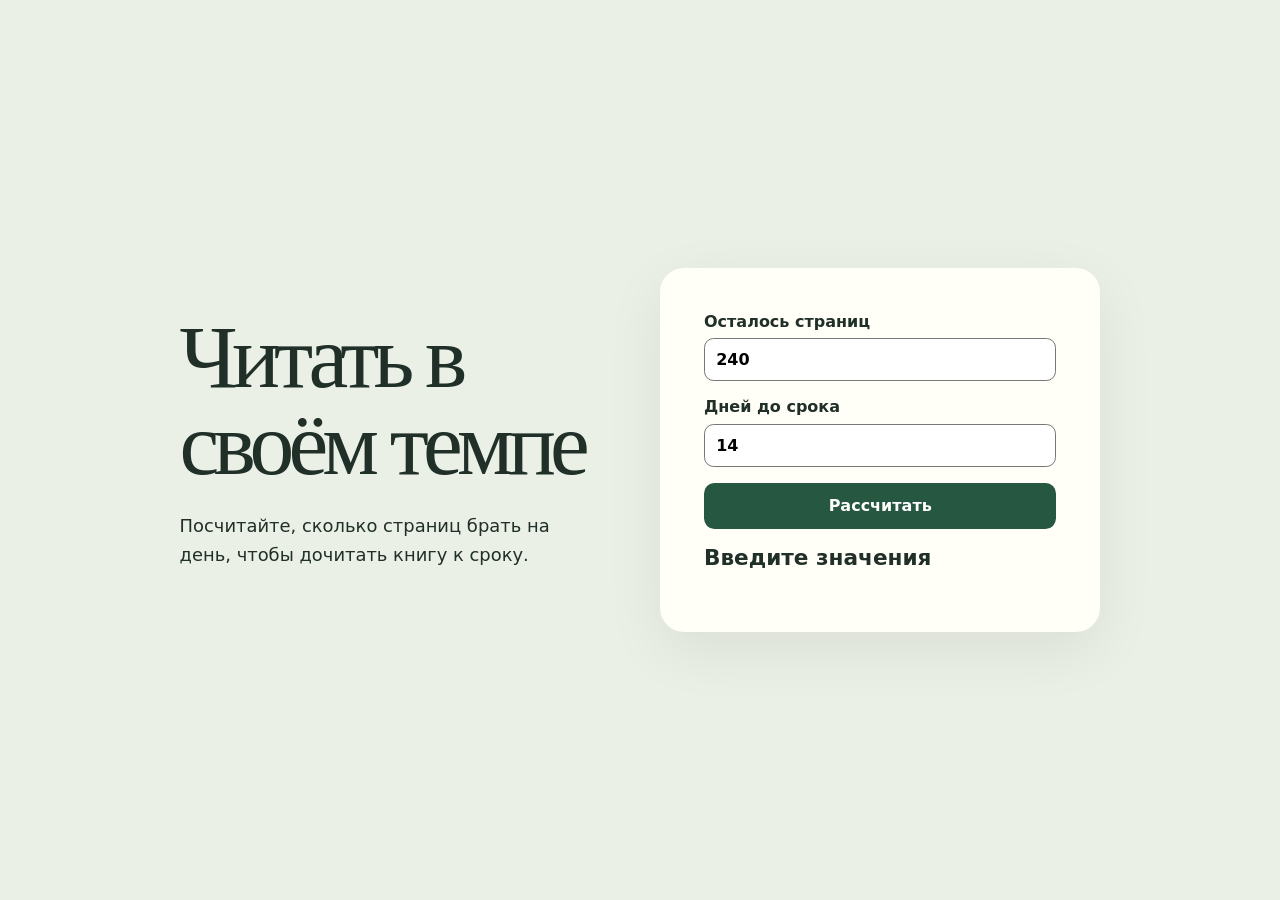
==== index.html @ 159e40de "feat: add working project and sample" ====
<!doctype html>
<html lang="ru">
<head>
<meta charset="utf-8">
<meta name="viewport" content="width=device-width, initial-scale=1">
<title>Читать в своём темпе</title>
<link rel="stylesheet" href="style.css">
<script src="app.js" defer></script>
</head>
<body>
<main>
<section><h1>Читать в своём темпе</h1><p>Посчитайте, сколько страниц брать на день, чтобы дочитать книгу к сроку.</p></section>
<form><label>Осталось страниц<input name="pages" type="number" min="1" max="100000" value="240" required></label><label>Дней до срока<input name="days" type="number" min="1" max="100000" value="14" required></label><button>Рассчитать</button><output aria-live="polite">Введите значения</output></form>
</main>
</body>
</html>
---- style.css ----
:root { color-scheme: light; font-family: system-ui, sans-serif; background: #eaf0e6; color: #202f28; }
* { box-sizing: border-box; }
body { margin: 0; }
main { width: min(1100px, 100%); margin: auto; padding: clamp(24px, 7vw, 96px); display: grid; gap: 2.5rem; grid-template-columns: repeat(auto-fit, minmax(min(100%, 290px), 1fr)); align-items: center; min-height: 100svh; }
h1 { font-family: Georgia, serif; font-weight: normal; font-size: clamp(3rem, 7vw, 6rem); letter-spacing: -.065em; line-height: .98; margin: 0 0 1.5rem; }
p { line-height: 1.6; font-size: 1.12rem; max-width: 34ch; }
form { display: grid; gap: 1rem; padding: clamp(20px, 4vw, 44px); background: #fffef7; border-radius: 1.5rem; box-shadow: 0 18px 60px #19151312; }
label { display: grid; gap: .45rem; font-weight: 650; }
input { width: 100%; border-radius: .6rem; border: 1px solid #777; padding: .7rem; font: inherit; }
button { border: 0; padding: .85rem; background: #265741; color: white; border-radius: .65rem; font: inherit; font-weight: 700; cursor: pointer; }
output { display: block; font-size: 1.35rem; font-weight: 750; min-height: 2em; }
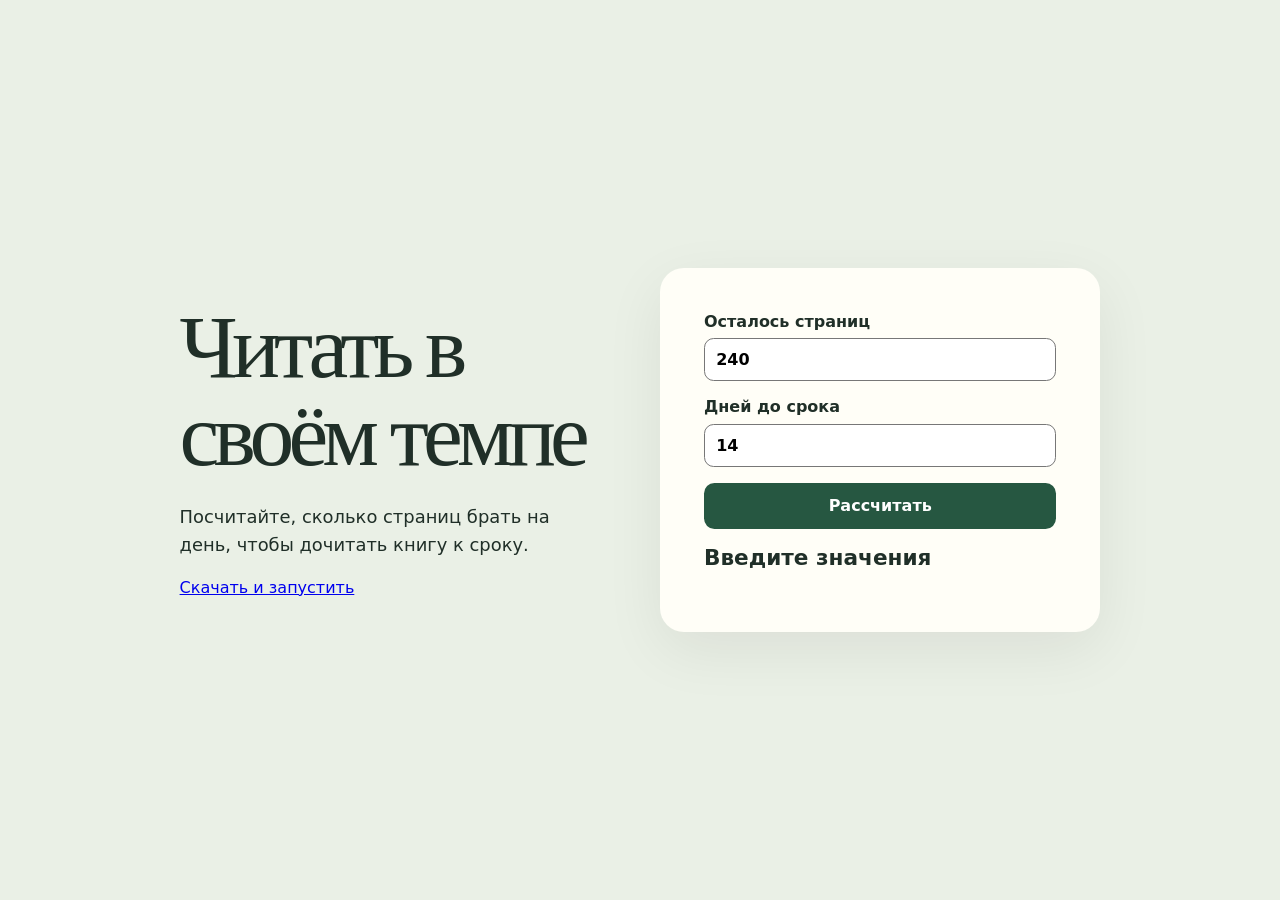
==== commit 516781a8: "docs: publish setup guides for macOS, Windows, and Linux" ====
--- a/index.html
+++ b/index.html
@@ -9,7 +9,7 @@
 </head>
 <body>
 <main>
-<section><h1>Читать в своём темпе</h1><p>Посчитайте, сколько страниц брать на день, чтобы дочитать книгу к сроку.</p></section>
+<section><h1>Читать в своём темпе</h1><p>Посчитайте, сколько страниц брать на день, чтобы дочитать книгу к сроку.</p><a data-install-guide href="https://mainstarkov.github.io/node-reading-pace/start.html">Скачать и запустить</a></section>
 <form><label>Осталось страниц<input name="pages" type="number" min="1" max="100000" value="240" required></label><label>Дней до срока<input name="days" type="number" min="1" max="100000" value="14" required></label><button>Рассчитать</button><output aria-live="polite">Введите значения</output></form>
 </main>
 </body>
